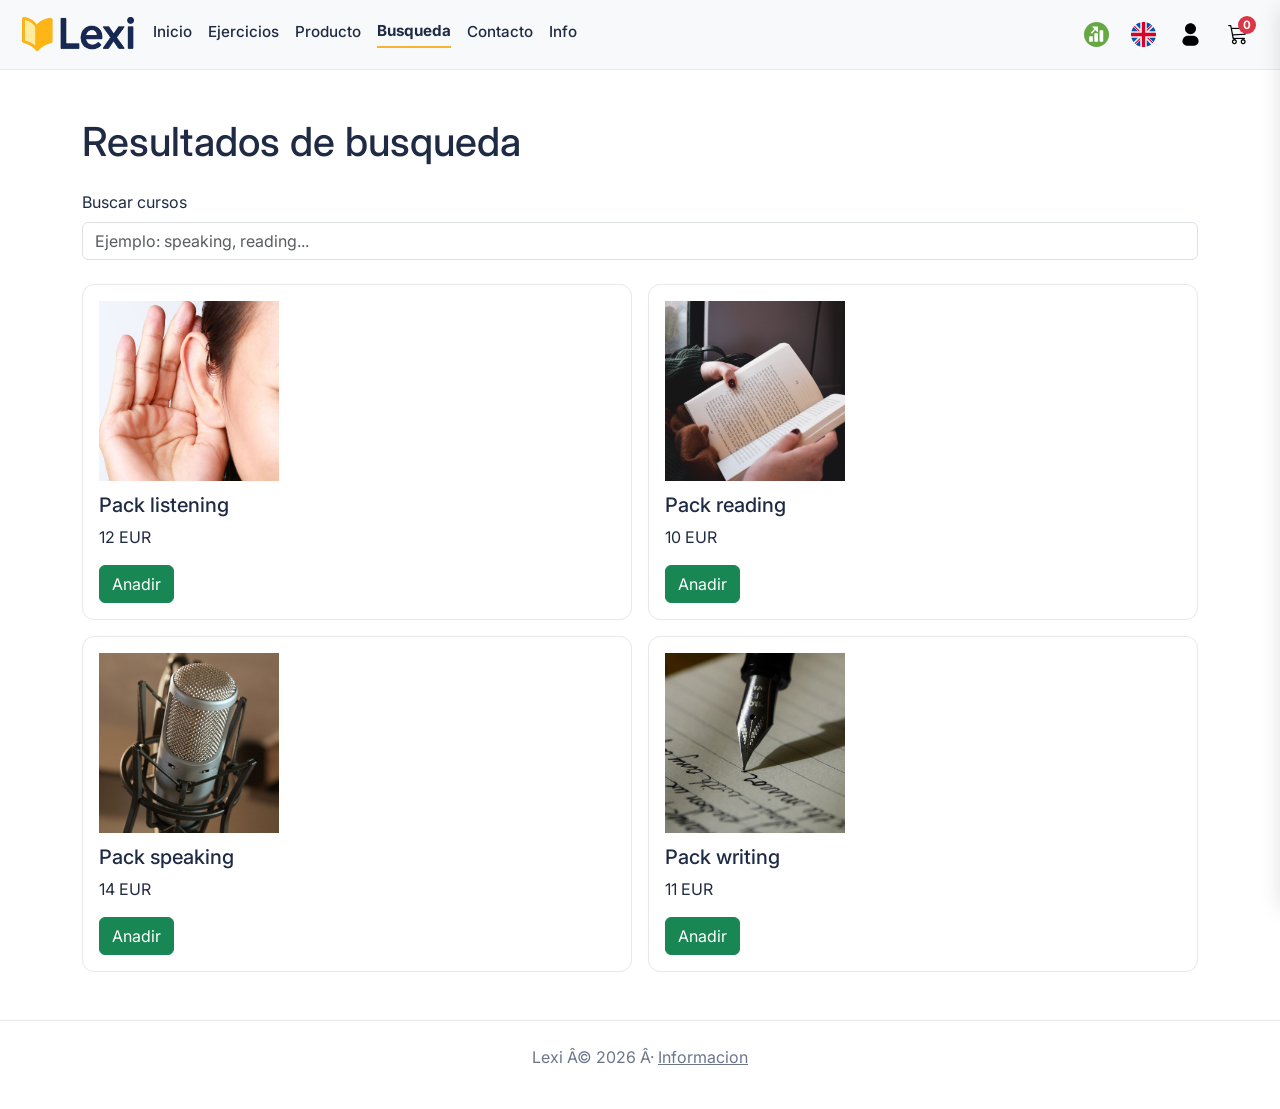
==== busqueda.html @ c78edccd "Entrega final DIW6" ====
﻿<!DOCTYPE html>
<html lang="es">
<head>
  <meta charset="UTF-8">
  <meta name="viewport" content="width=device-width, initial-scale=1.0">
  <meta name="description" content="Busqueda de cursos y ejercicios en Lexi.">
  <meta name="robots" content="index,follow">
  <title>Lexi | Busqueda</title>
  <link rel="preconnect" href="https://fonts.googleapis.com">
  <link rel="preconnect" href="https://fonts.gstatic.com" crossorigin>
  <link href="https://fonts.googleapis.com/css2?family=Inter:wght@400;500;600;700&display=swap" rel="stylesheet">
  <link rel="stylesheet" href="https://cdn.jsdelivr.net/npm/bootstrap-icons@1.11.3/font/bootstrap-icons.min.css">
  <link rel="stylesheet" href="https://cdn.jsdelivr.net/npm/bootstrap@5.3.3/dist/css/bootstrap.min.css">
  <link rel="stylesheet" href="style.css">
</head>
<body>
<a href="#mainContent" class="skip-link">Saltar al contenido</a>

<header class="header">
  <div class="header-left">
    <a class="logo" href="index.html" aria-label="Ir a inicio Lexi">
      <img src="icons/logo.svg" alt="Logo Lexi">
    </a>
    <button class="nav-toggle" type="button" aria-label="Abrir menu" aria-expanded="false" aria-controls="mainNav">
      <i class="bi bi-list"></i>
    </button>
    <nav class="nav-left" id="mainNav">
      <a href="index.html">Inicio</a>
      <a href="ejercicios.html">Ejercicios</a>
      <a href="producto.html">Producto</a>
      <a class="active" href="busqueda.html">Busqueda</a>
      <a href="contacto.html">Contacto</a>
      <a href="info.html">Info</a>
    </nav>
  </div>

  <div class="header-right">
    <button class="icon-btn" type="button" aria-label="Progreso">
      <img src="icons/progress.svg" alt="Progreso" class="icono-oscilante">
    </button>
    <button class="icon-btn" type="button" aria-label="Idioma ingles">
      <img src="icons/united_kingdom_flag.svg" alt="Bandera de idioma" class="icono-parpadeante">
    </button>
    <button class="icon-btn" type="button" aria-label="Perfil">
      <img src="icons/profile.svg" alt="Perfil">
    </button>
    <button class="icon-btn cart-trigger" type="button" data-cart-trigger aria-label="Abrir carrito">
      <i class="bi bi-cart3"></i>
      <span class="cart-count-badge" data-cart-count>0</span>
    </button>
  </div>
</header>

<main id="mainContent" class="page-main container section-space">
  <h1 class="mb-4">Resultados de busqueda</h1>

  <div class="mb-4">
    <label for="searchInput" class="form-label">Buscar cursos</label>
    <input id="searchInput" class="form-control" type="search" placeholder="Ejemplo: speaking, reading...">
  </div>

  <section class="result-grid">
    <article class="result-card">
      <img src="images/listening_small.webp" alt="Curso de listening" loading="lazy">
      <h2 class="h5">Pack listening</h2>
      <p>12 EUR</p>
      <button class="btn btn-success" type="button" data-add-cart data-id="pack-listening" data-name="Pack listening" data-price="12">Anadir</button>
    </article>

    <article class="result-card">
      <img src="images/reading_small.webp" alt="Curso de reading" loading="lazy">
      <h2 class="h5">Pack reading</h2>
      <p>10 EUR</p>
      <button class="btn btn-success" type="button" data-add-cart data-id="pack-reading" data-name="Pack reading" data-price="10">Anadir</button>
    </article>

    <article class="result-card">
      <img src="images/speaking_small.webp" alt="Curso de speaking" loading="lazy">
      <h2 class="h5">Pack speaking</h2>
      <p>14 EUR</p>
      <button class="btn btn-success" type="button" data-add-cart data-id="pack-speaking" data-name="Pack speaking" data-price="14">Anadir</button>
    </article>

    <article class="result-card">
      <img src="images/writing_small.webp" alt="Curso de writing" loading="lazy">
      <h2 class="h5">Pack writing</h2>
      <p>11 EUR</p>
      <button class="btn btn-success" type="button" data-add-cart data-id="pack-writing" data-name="Pack writing" data-price="11">Anadir</button>
    </article>
  </section>
</main>

<footer class="footer">
  <p>Lexi Â© 2026 Â· <a href="info.html">Informacion</a></p>
</footer>

<script src="https://cdn.jsdelivr.net/npm/bootstrap@5.3.3/dist/js/bootstrap.bundle.min.js"></script>
<script src="js/script.js"></script>
</body>
</html>
---- style.css ----
/* ===== BASE / VARIABLES ===== */
:root {
  --bg: #ffffff;
  --surface: #f8f9fb;
  --text: #1f2a44;
  --muted: #6c768b;
  --line: #e6e8ee;
  --brand: #f9b233;
  --brand-dark: #d8981f;
  --success: #198754;
  --shadow: 0 8px 20px rgba(0, 0, 0, 0.12);
  --radius: 12px;
}

/* ===== RESET GENERAL ===== */
* {
  box-sizing: border-box;
  margin: 0;
  padding: 0;
}

/* ===== ESTRUCTURA BASE ===== */
body {
  font-family: Inter, system-ui, sans-serif;
  color: var(--text);
  background: var(--bg);
}

a {
  color: inherit;
}

img {
  max-width: 100%;
  display: block;
}

.page-main {
  min-height: calc(100vh - 180px);
}

.section-space {
  margin-top: 3rem;
  margin-bottom: 3rem;
}

.skip-link {
  position: absolute;
  top: -40px;
  left: 0;
  padding: 0.5rem 0.75rem;
  color: #fff;
  background: #000;
  z-index: 2000;
}

.skip-link:focus {
  top: 0;
}

/* ===== HEADER / NAVEGACION ===== */
.header {
  width: 100%;
  position: sticky;
  top: 0;
  z-index: 1200;
  display: flex;
  justify-content: space-between;
  align-items: center;
  padding: 0.9rem 1.4rem;
  background: var(--surface);
  border-bottom: 1px solid var(--line);
}

.header-left {
  display: flex;
  align-items: center;
  gap: 1.2rem;
}

.logo img {
  height: 34px;
  width: auto;
}

.nav-left {
  display: flex;
  align-items: center;
  gap: 1rem;
}

.nav-left a {
  text-decoration: none;
  font-size: 0.95rem;
  font-weight: 500;
  color: var(--text);
  padding-bottom: 0.2rem;
  transition: opacity 0.2s ease, color 0.2s ease;
}

.nav-left a:hover,
.nav-left a:focus-visible {
  opacity: 0.75;
}

.nav-left a.active {
  border-bottom: 2px solid var(--brand);
  font-weight: 700;
}

.header-right {
  display: flex;
  align-items: center;
  gap: 0.45rem;
}

.icon-btn {
  border: 0;
  background: transparent;
  width: 40px;
  height: 40px;
  border-radius: 10px;
  cursor: pointer;
  display: grid;
  place-items: center;
  transition: background-color 0.2s ease;
  position: relative;
}

.icon-btn:hover,
.icon-btn:focus-visible {
  background: rgba(0, 0, 0, 0.06);
}

.icon-btn img {
  width: 25px;
  height: 25px;
}

.icon-btn i {
  font-size: 1.25rem;
}

.cart-count-badge {
  position: absolute;
  top: 2px;
  right: 2px;
  min-width: 18px;
  height: 18px;
  border-radius: 999px;
  background: #dc3545;
  color: #fff;
  font-size: 0.72rem;
  font-weight: 700;
  display: grid;
  place-items: center;
  padding: 0 4px;
}

.nav-toggle {
  display: none;
  border: 0;
  background: transparent;
  width: 40px;
  height: 40px;
  border-radius: 10px;
  cursor: pointer;
  font-size: 1.4rem;
}

.nav-toggle:hover,
.nav-toggle:focus-visible {
  background: rgba(0, 0, 0, 0.06);
}

/* ===== HOME / HERO ===== */
.hero {
  min-height: 70vh;
  position: relative;
  display: flex;
  flex-direction: column;
  justify-content: center;
  align-items: center;
  gap: 1rem;
  padding: 2rem;
  background-image: linear-gradient(to left, rgba(0, 0, 0, 0) 35%, rgba(0, 0, 0, 0.8)), url("images/hero.png");
  background-size: cover;
  background-position: center;
}

.hero-text {
  max-width: 590px;
  text-align: center;
}

.hero h1 {
  color: #fff;
  font-size: clamp(1.65rem, 3.45vw, 2.4rem);
  line-height: 1.2;
  text-shadow: 0 3px 10px rgba(0, 0, 0, 0.45);
}

.cta {
  margin-top: 0;
  animation: pulse 2.7s ease-in-out infinite;
}

#carouselLexi {
  max-width: 760px;
  margin: 0 auto;
}

#carouselLexi img {
  height: 360px;
  object-fit: cover;
  border-radius: var(--radius);
}

.carousel-control-prev-icon,
.carousel-control-next-icon {
  filter: invert(1);
}

/* ===== HOME / DESTACADOS ===== */
.destacados {
  display: flex;
  flex-wrap: wrap;
  gap: 2rem;
  justify-content: center;
  align-items: stretch;
  padding: 0 1rem;
}

.libro {
  width: min(320px, 95%);
  background: #fff;
  border-radius: var(--radius);
  padding: 1rem;
  text-align: center;
  transition: transform 0.35s ease, background-color 0.35s ease, box-shadow 0.35s ease;
  outline: none;
}

.libro img {
  border-radius: 10px;
}

.libro:hover,
.libro:focus {
  transform: translateY(-4px) scale(1.02);
  background: #fff8e1;
  box-shadow: var(--shadow);
}

.imagen-principal {
  border-radius: 12px;
  padding: 6px;
  background: linear-gradient(90deg, #f0c040, #f05a40, #40f0c0, #f0c040);
  background-size: 300% 100%;
  animation: bordeAnimado 4s linear infinite;
  margin-bottom: 0.6rem;
}

.imagen-principal img {
  border-radius: 8px;
}

.separador {
  width: 100%;
  height: 4px;
  margin: 2.5rem 0;
  background: linear-gradient(90deg, #f0c040, #f05a40, #40f0c0, #f0c040);
  background-size: 300% 100%;
  animation: moverSeparador 5s linear infinite;
}

.nav-tabs .nav-link {
  color: var(--text);
}

.nav-tabs .nav-link.active {
  background-color: var(--brand);
  border-color: var(--brand) var(--brand) #fff;
  color: #fff;
}

/* ===== BUSQUEDA ===== */
.result-grid {
  display: grid;
  grid-template-columns: repeat(2, minmax(0, 1fr));
  gap: 1rem;
}

.result-card {
  border: 1px solid var(--line);
  border-radius: var(--radius);
  padding: 1rem;
  background: #fff;
}

.result-card img {
  width: 100%;
  max-width: 180px;
  margin-bottom: 0.75rem;
}

/* ===== PRODUCTO ===== */
.product-grid {
  display: grid;
  grid-template-columns: 1fr 1fr;
  gap: 1.5rem;
  align-items: start;
}

.product-info {
  border: 1px solid var(--line);
  border-radius: var(--radius);
  padding: 1rem;
  background: #fff;
}

.product-price {
  font-size: 1.3rem;
  font-weight: 700;
  color: var(--brand-dark);
}

/* ===== CONTACTO ===== */
.contact-grid {
  display: grid;
  grid-template-columns: 1fr 1fr;
  gap: 1.5rem;
}

.contact-form {
  background: #fff;
  border: 1px solid var(--line);
  border-radius: var(--radius);
  padding: 1rem;
}

/* ===== EJERCICIOS ===== */
.exercises {
  padding: 2rem 1rem;
}

.exercises-title {
  text-align: center;
  font-size: clamp(1.7rem, 3.8vw, 2.5rem);
  margin-bottom: 2rem;
}

.exercise-grid {
  display: grid;
  grid-template-columns: repeat(5, 1fr);
  gap: 1rem;
  max-width: 1200px;
  margin: 0 auto;
}

.exercise-card {
  background: var(--surface);
  border-radius: 16px;
  padding: 1.1rem;
  text-align: center;
  transition: transform 0.25s ease;
}

.exercise-card:hover {
  transform: translateY(-4px);
}

.exercise-card img {
  width: 100%;
  max-width: 160px;
  margin: 0 auto 0.75rem;
}

/* ===== INFO ===== */
main.info {
  max-width: 1000px;
  margin: 0 auto;
  padding: 2.5rem 1.1rem;
  text-align: center;
}

main.info h1 {
  margin-bottom: 1rem;
  font-size: clamp(1.8rem, 3.5vw, 2.5rem);
}

main.info p {
  font-size: 1.05rem;
  line-height: 1.65;
  margin-bottom: 2rem;
}

.team-photo {
  position: relative;
  margin-bottom: 2rem;
}

.team-photo::after {
  content: "";
  position: absolute;
  top: 0;
  left: 50%;
  width: 50%;
  height: 100%;
  backdrop-filter: grayscale(100%);
  background: rgba(255, 255, 255, 0.01);
}

.map,
.video {
  margin-bottom: 2rem;
}

iframe {
  width: 100%;
  height: 420px;
  border: 0;
  border-radius: var(--radius);
}

/* ===== CARRITO LATERAL ===== */
.cart-drawer-backdrop {
  display: none;
  position: fixed;
  inset: 0;
  background: rgba(0, 0, 0, 0.4);
  z-index: 1400;
}

.cart-drawer-backdrop.open {
  display: block;
}

.cart-drawer {
  position: fixed;
  top: 0;
  right: -360px;
  width: min(360px, 100%);
  height: 100vh;
  background: #fff;
  border-left: 1px solid var(--line);
  box-shadow: var(--shadow);
  z-index: 1500;
  transition: right 0.25s ease;
  display: flex;
  flex-direction: column;
}

.cart-drawer.open {
  right: 0;
}

.cart-drawer-header {
  display: flex;
  justify-content: space-between;
  align-items: center;
  padding: 0.9rem 1rem;
  border-bottom: 1px solid var(--line);
}

.cart-drawer-body {
  padding: 0.9rem 1rem;
  overflow: auto;
  flex: 1;
}

.cart-drawer-item {
  display: grid;
  grid-template-columns: 1fr auto;
  gap: 0.75rem;
  padding: 0.6rem 0;
  border-bottom: 1px solid var(--line);
}

.cart-drawer-footer {
  border-top: 1px solid var(--line);
  padding: 1rem;
}

.cart-total-line {
  display: flex;
  justify-content: space-between;
  font-weight: 700;
  margin-bottom: 0.75rem;
}

.cart-empty {
  color: var(--muted);
}

.cart-qty-controls {
  display: inline-flex;
  align-items: center;
  gap: 0.45rem;
}

.qty-btn {
  border: 1px solid var(--line);
  background: #fff;
  width: 28px;
  height: 28px;
  border-radius: 6px;
  cursor: pointer;
}

/* ===== FOOTER + UI GLOBAL ===== */
.footer {
  text-align: center;
  padding: 1.5rem;
  color: var(--muted);
  border-top: 1px solid var(--line);
  margin-top: 2rem;
}

#btnSubir {
  position: fixed;
  right: 20px;
  bottom: 20px;
  width: 48px;
  height: 48px;
  border: 0;
  border-radius: 999px;
  display: none;
  cursor: pointer;
  background: var(--brand);
  color: #fff;
  font-size: 1.3rem;
  z-index: 1300;
  box-shadow: var(--shadow);
  transition: opacity 0.2s ease, transform 0.2s ease;
}

#btnSubir:hover,
#btnSubir:focus-visible {
  opacity: 0.88;
  transform: translateY(-2px);
}

.global-alert {
  position: fixed;
  right: 16px;
  bottom: 16px;
  z-index: 1700;
  min-width: 240px;
}

.scroll-animado {
  opacity: 0;
  transform: translateY(20px);
  transition: opacity 0.6s ease, transform 0.6s ease;
}

.scroll-animado.visible {
  opacity: 1;
  transform: translateY(0);
}

.icono-oscilante {
  animation: oscilar 3s ease-in-out infinite;
}

.icono-parpadeante {
  animation: parpadear 2s linear infinite;
}

/* ===== KEYFRAMES ===== */
@keyframes moverSeparador {
  0% { background-position: 0% 0%; }
  100% { background-position: 100% 0%; }
}

@keyframes bordeAnimado {
  0% { background-position: 0% 0%; }
  100% { background-position: 100% 0%; }
}

@keyframes pulse {
  0%, 100% { transform: scale(1); }
  50% { transform: scale(1.04); }
}

@keyframes oscilar {
  0%, 100% { transform: rotate(-10deg); }
  50% { transform: rotate(10deg); }
}

@keyframes parpadear {
  0%, 50%, 100% { opacity: 1; }
  25%, 75% { opacity: 0.3; }
}

/* ===== RESPONSIVE ===== */
@media (max-width: 980px) {
  .nav-toggle {
    display: inline-grid;
    place-items: center;
  }

  .nav-left {
    display: none;
    position: absolute;
    top: 66px;
    left: 0;
    right: 0;
    flex-direction: column;
    align-items: flex-start;
    gap: 0.8rem;
    background: #fff;
    border-bottom: 1px solid var(--line);
    padding: 1rem 1.4rem;
  }

  .nav-left.open {
    display: flex;
  }

  .header {
    padding: 0.8rem 1rem;
  }

  .header-right {
    gap: 0.2rem;
  }

  .product-grid,
  .contact-grid,
  .result-grid {
    grid-template-columns: 1fr;
  }

  .exercise-grid {
    grid-template-columns: repeat(2, 1fr);
  }

  iframe {
    height: 300px;
   }
 }
 
 @media (max-width: 580px) {
   .exercise-grid {
    grid-template-columns: 1fr;
  }

  .hero {
    min-height: 60vh;
    padding: 1.2rem;
  }
 
   #carouselLexi img {
     height: 240px;
   }
 }
 
  /* ===== REDUCIR MOVIMIENTO ===== */
 @media (prefers-reduced-motion: reduce) {
   *,
   *::before,
   *::after {
     animation: none !important;
     transition: none !important;
     scroll-behavior: auto !important;
   }
 }
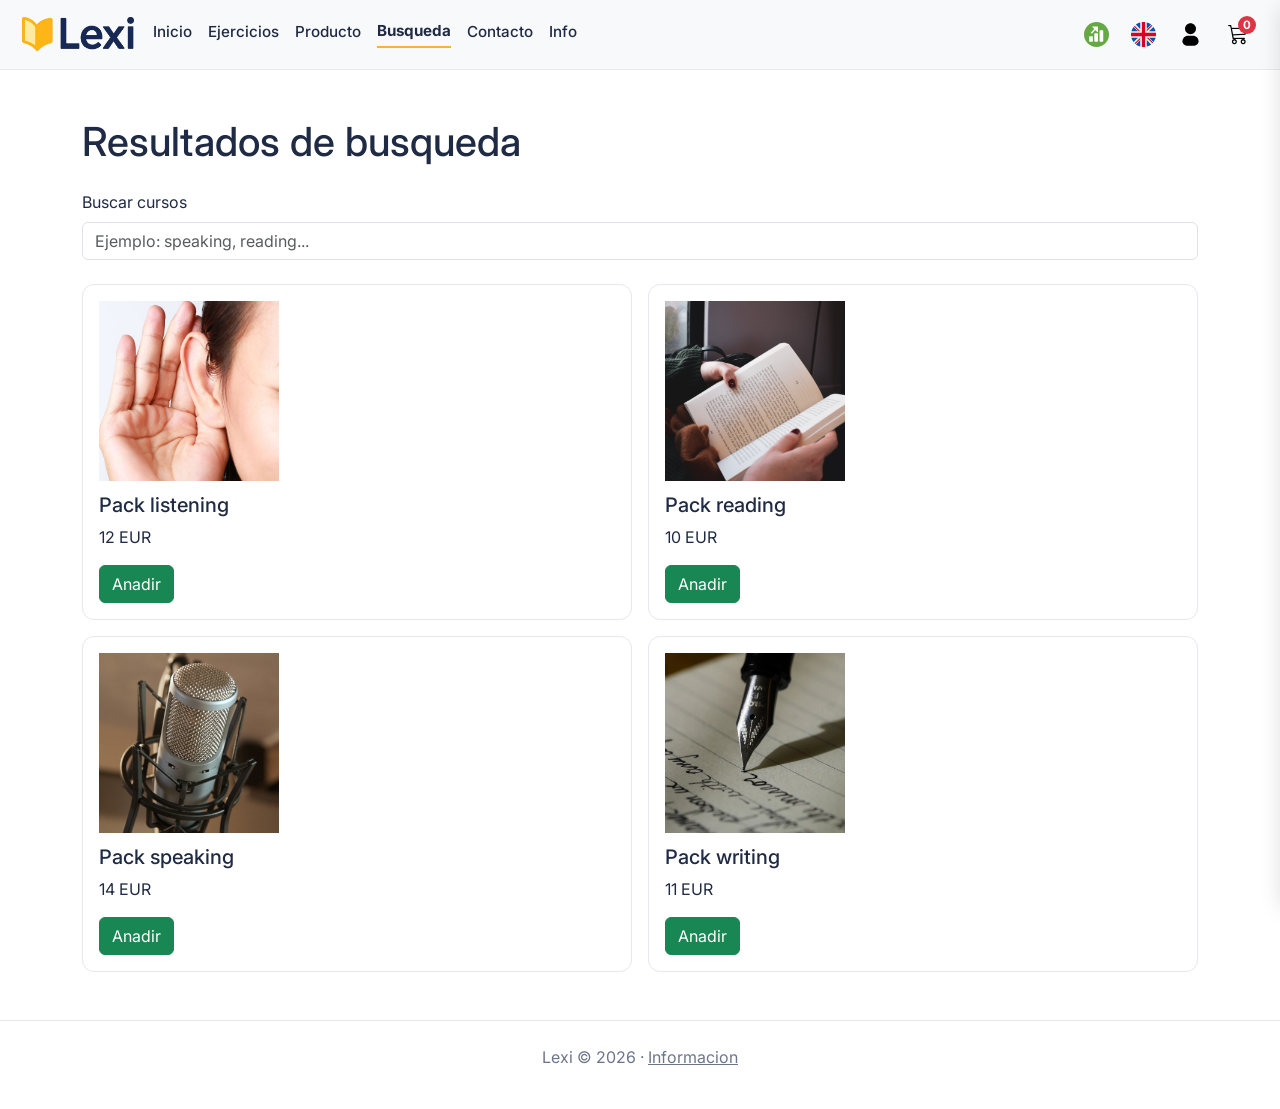
==== commit 48163d4b: "Arreglos README" ====
--- a/busqueda.html
+++ b/busqueda.html
@@ -91,7 +91,7 @@
 </main>
 
 <footer class="footer">
-  <p>Lexi Â© 2026 Â· <a href="info.html">Informacion</a></p>
+  <p>Lexi &copy; 2026 &middot; <a href="info.html">Informacion</a></p>
 </footer>
 
 <script src="https://cdn.jsdelivr.net/npm/bootstrap@5.3.3/dist/js/bootstrap.bundle.min.js"></script>
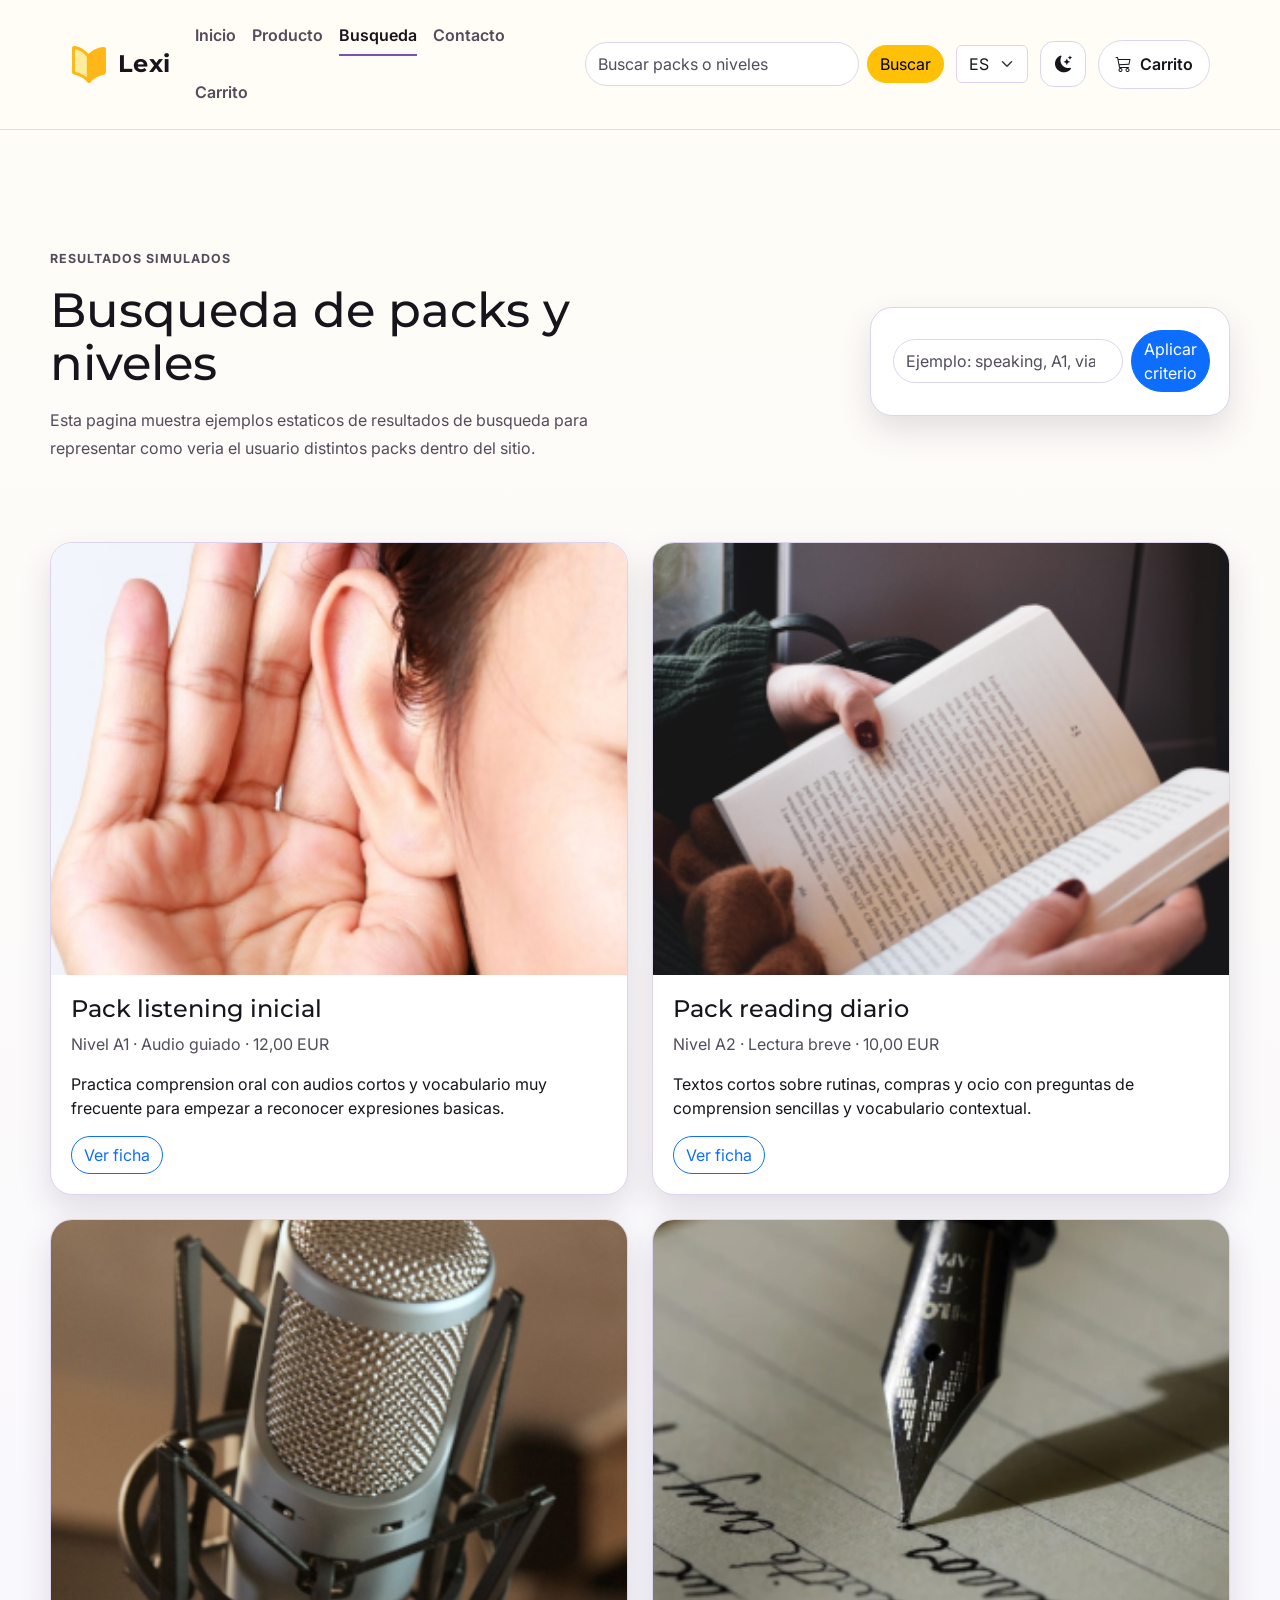
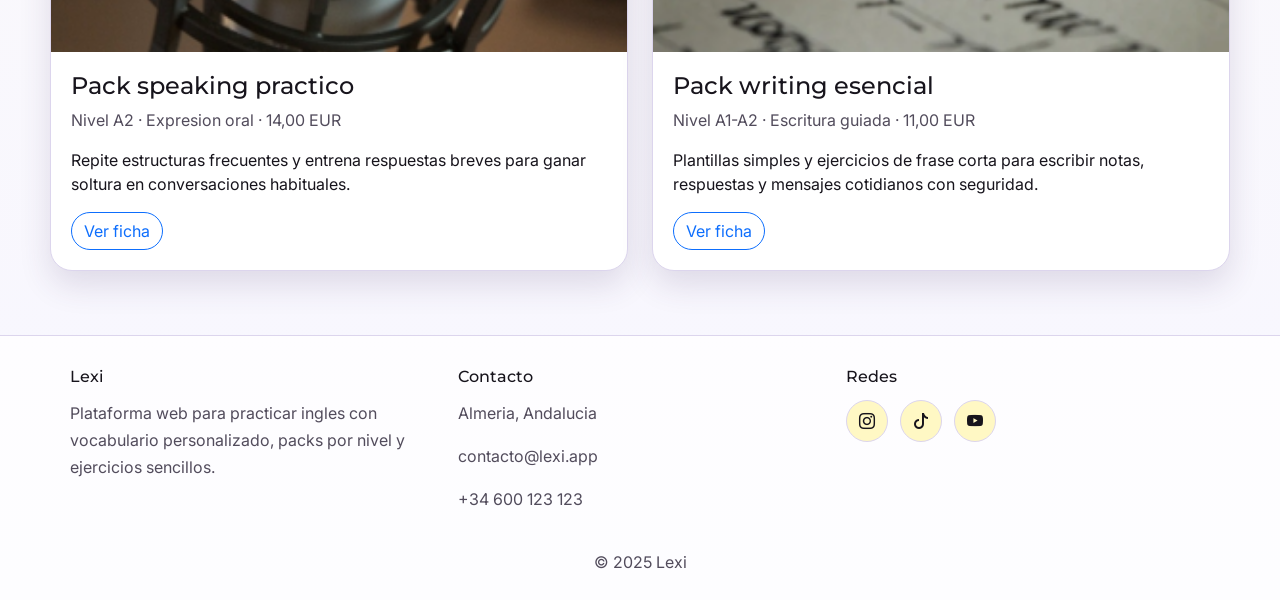
==== commit bad9e8bf: "Mejora contraste, modo oscuro y logos por tema" ====
--- a/busqueda.html
+++ b/busqueda.html
@@ -1,100 +1,148 @@
-﻿<!DOCTYPE html>
+<!DOCTYPE html>
 <html lang="es">
 <head>
   <meta charset="UTF-8">
   <meta name="viewport" content="width=device-width, initial-scale=1.0">
-  <meta name="description" content="Busqueda de cursos y ejercicios en Lexi.">
+  <meta name="description" content="Resultados de busqueda simulados de packs de ingles en Lexi.">
   <meta name="robots" content="index,follow">
   <title>Lexi | Busqueda</title>
   <link rel="preconnect" href="https://fonts.googleapis.com">
   <link rel="preconnect" href="https://fonts.gstatic.com" crossorigin>
-  <link href="https://fonts.googleapis.com/css2?family=Inter:wght@400;500;600;700&display=swap" rel="stylesheet">
+  <link href="https://fonts.googleapis.com/css2?family=Inter:wght@400;500;600;700&family=Montserrat:wght@600;700;800&display=swap" rel="stylesheet">
   <link rel="stylesheet" href="https://cdn.jsdelivr.net/npm/bootstrap-icons@1.11.3/font/bootstrap-icons.min.css">
   <link rel="stylesheet" href="https://cdn.jsdelivr.net/npm/bootstrap@5.3.3/dist/css/bootstrap.min.css">
   <link rel="stylesheet" href="style.css">
 </head>
 <body>
-<a href="#mainContent" class="skip-link">Saltar al contenido</a>
+<header class="site-header">
+  <div class="header-bar container-xl">
+    <div class="brand-row">
+      <div class="logo" aria-label="Logotipo de Lexi">
+        <img class="logo-light" src="icons/logo_fondo_claro.svg" alt="">
+        <img class="logo-dark" src="icons/logo_fondo_oscuro.svg" alt="">
+        <span>Lexi</span>
+      </div>
+      <button class="nav-toggle" type="button" aria-label="Abrir menu principal" aria-expanded="false" aria-controls="mainNav">
+        <i class="bi bi-list"></i>
+      </button>
+    </div>
 
-<header class="header">
-  <div class="header-left">
-    <a class="logo" href="index.html" aria-label="Ir a inicio Lexi">
-      <img src="icons/logo.svg" alt="Logo Lexi">
-    </a>
-    <button class="nav-toggle" type="button" aria-label="Abrir menu" aria-expanded="false" aria-controls="mainNav">
-      <i class="bi bi-list"></i>
-    </button>
-    <nav class="nav-left" id="mainNav">
+    <nav class="main-nav" id="mainNav" aria-label="Principal">
       <a href="index.html">Inicio</a>
-      <a href="ejercicios.html">Ejercicios</a>
       <a href="producto.html">Producto</a>
       <a class="active" href="busqueda.html">Busqueda</a>
       <a href="contacto.html">Contacto</a>
-      <a href="info.html">Info</a>
+      <a href="carrito.html">Carrito</a>
     </nav>
-  </div>
 
-  <div class="header-right">
-    <button class="icon-btn" type="button" aria-label="Progreso">
-      <img src="icons/progress.svg" alt="Progreso" class="icono-oscilante">
-    </button>
-    <button class="icon-btn" type="button" aria-label="Idioma ingles">
-      <img src="icons/united_kingdom_flag.svg" alt="Bandera de idioma" class="icono-parpadeante">
-    </button>
-    <button class="icon-btn" type="button" aria-label="Perfil">
-      <img src="icons/profile.svg" alt="Perfil">
-    </button>
-    <button class="icon-btn cart-trigger" type="button" data-cart-trigger aria-label="Abrir carrito">
-      <i class="bi bi-cart3"></i>
-      <span class="cart-count-badge" data-cart-count>0</span>
-    </button>
+    <div class="header-tools">
+      <form class="search-bar" action="busqueda.html" method="get" role="search">
+        <label class="visually-hidden" for="globalSearch">Buscar productos o packs</label>
+        <input id="globalSearch" class="form-control" type="search" name="q" placeholder="Buscar packs o niveles">
+        <button class="btn btn-warning" type="submit">Buscar</button>
+      </form>
+      <label class="lang-select" for="langSelect">
+        <span class="visually-hidden">Seleccionar idioma de la interfaz</span>
+        <select id="langSelect" class="form-select" aria-label="Selector de idioma">
+          <option selected>ES</option>
+          <option>EN</option>
+        </select>
+      </label>
+      <button class="theme-toggle" type="button" data-theme-toggle aria-label="Cambiar a modo oscuro" aria-pressed="false" title="Cambiar tema">
+        <i class="bi bi-moon-stars-fill" aria-hidden="true"></i>
+        <span class="visually-hidden">Cambiar entre modo claro y oscuro</span>
+      </button>
+      <a class="cart-button" href="carrito.html" aria-label="Ir al carrito de compra">
+        <i class="bi bi-cart3" aria-hidden="true"></i>
+        <span>Carrito</span>
+      </a>
+    </div>
   </div>
 </header>
 
-<main id="mainContent" class="page-main container section-space">
-  <h1 class="mb-4">Resultados de busqueda</h1>
+<main id="mainContent" class="page-main">
+  <section class="page-intro section-space">
+    <div class="page-copy">
+      <p class="section-kicker">Resultados simulados</p>
+      <h1>Busqueda de packs y niveles</h1>
+      <p>Esta pagina muestra ejemplos estaticos de resultados de busqueda para representar como veria el usuario distintos packs dentro del sitio.</p>
+    </div>
+    <aside class="page-intro-card">
+      <form class="search-bar" action="busqueda.html" method="get" role="search">
+        <label class="visually-hidden" for="searchInput">Buscar cursos</label>
+        <input id="searchInput" data-search-input class="form-control" type="search" name="q" placeholder="Ejemplo: speaking, A1, viajes">
+        <button class="btn btn-primary" type="submit">Aplicar criterio</button>
+      </form>
+    </aside>
+  </section>
 
-  <div class="mb-4">
-    <label for="searchInput" class="form-label">Buscar cursos</label>
-    <input id="searchInput" class="form-control" type="search" placeholder="Ejemplo: speaking, reading...">
-  </div>
-
-  <section class="result-grid">
+  <section class="result-list section-space" aria-label="Resultados de busqueda">
     <article class="result-card">
-      <img src="images/listening_small.webp" alt="Curso de listening" loading="lazy">
-      <h2 class="h5">Pack listening</h2>
-      <p>12 EUR</p>
-      <button class="btn btn-success" type="button" data-add-cart data-id="pack-listening" data-name="Pack listening" data-price="12">Anadir</button>
+      <img src="images/listening_small.webp" alt="Pack de listening para principiantes">
+      <div class="result-card-body">
+        <h2 class="h4">Pack listening inicial</h2>
+        <p class="result-meta">Nivel A1 · Audio guiado · 12,00 EUR</p>
+        <p>Practica comprension oral con audios cortos y vocabulario muy frecuente para empezar a reconocer expresiones basicas.</p>
+        <a class="btn btn-outline-primary" href="producto.html">Ver ficha</a>
+      </div>
     </article>
 
     <article class="result-card">
-      <img src="images/reading_small.webp" alt="Curso de reading" loading="lazy">
-      <h2 class="h5">Pack reading</h2>
-      <p>10 EUR</p>
-      <button class="btn btn-success" type="button" data-add-cart data-id="pack-reading" data-name="Pack reading" data-price="10">Anadir</button>
+      <img src="images/reading_small.webp" alt="Pack de reading para situaciones cotidianas">
+      <div class="result-card-body">
+        <h2 class="h4">Pack reading diario</h2>
+        <p class="result-meta">Nivel A2 · Lectura breve · 10,00 EUR</p>
+        <p>Textos cortos sobre rutinas, compras y ocio con preguntas de comprension sencillas y vocabulario contextual.</p>
+        <a class="btn btn-outline-primary" href="producto.html">Ver ficha</a>
+      </div>
     </article>
 
     <article class="result-card">
-      <img src="images/speaking_small.webp" alt="Curso de speaking" loading="lazy">
-      <h2 class="h5">Pack speaking</h2>
-      <p>14 EUR</p>
-      <button class="btn btn-success" type="button" data-add-cart data-id="pack-speaking" data-name="Pack speaking" data-price="14">Anadir</button>
+      <img src="images/speaking_small.webp" alt="Pack de speaking para conversaciones utiles">
+      <div class="result-card-body">
+        <h2 class="h4">Pack speaking practico</h2>
+        <p class="result-meta">Nivel A2 · Expresion oral · 14,00 EUR</p>
+        <p>Repite estructuras frecuentes y entrena respuestas breves para ganar soltura en conversaciones habituales.</p>
+        <a class="btn btn-outline-primary" href="producto.html">Ver ficha</a>
+      </div>
     </article>
 
     <article class="result-card">
-      <img src="images/writing_small.webp" alt="Curso de writing" loading="lazy">
-      <h2 class="h5">Pack writing</h2>
-      <p>11 EUR</p>
-      <button class="btn btn-success" type="button" data-add-cart data-id="pack-writing" data-name="Pack writing" data-price="11">Anadir</button>
+      <img src="images/writing_small.webp" alt="Pack de writing para escribir mensajes breves">
+      <div class="result-card-body">
+        <h2 class="h4">Pack writing esencial</h2>
+        <p class="result-meta">Nivel A1-A2 · Escritura guiada · 11,00 EUR</p>
+        <p>Plantillas simples y ejercicios de frase corta para escribir notas, respuestas y mensajes cotidianos con seguridad.</p>
+        <a class="btn btn-outline-primary" href="producto.html">Ver ficha</a>
+      </div>
     </article>
   </section>
 </main>
 
-<footer class="footer">
-  <p>Lexi &copy; 2026 &middot; <a href="info.html">Informacion</a></p>
+<footer class="site-footer">
+  <div class="container-xl footer-layout">
+    <div>
+      <h2 class="footer-title">Lexi</h2>
+      <p>Plataforma web para practicar ingles con vocabulario personalizado, packs por nivel y ejercicios sencillos.</p>
+    </div>
+    <div>
+      <h2 class="footer-title">Contacto</h2>
+      <p>Almeria, Andalucia</p>
+      <p>contacto@lexi.app</p>
+      <p>+34 600 123 123</p>
+    </div>
+    <div>
+      <h2 class="footer-title">Redes</h2>
+      <div class="social-links" aria-label="Redes sociales de Lexi">
+        <a href="#" aria-label="Instagram"><i class="bi bi-instagram"></i></a>
+        <a href="#" aria-label="TikTok"><i class="bi bi-tiktok"></i></a>
+        <a href="#" aria-label="YouTube"><i class="bi bi-youtube"></i></a>
+      </div>
+    </div>
+  </div>
+  <p class="footer-copy">&copy; 2025 Lexi</p>
 </footer>
 
-<script src="https://cdn.jsdelivr.net/npm/bootstrap@5.3.3/dist/js/bootstrap.bundle.min.js"></script>
 <script src="js/script.js"></script>
 </body>
 </html>
--- a/style.css
+++ b/style.css
@@ -1,669 +1,873 @@
-/* ===== BASE / VARIABLES ===== */
 :root {
-  --bg: #ffffff;
-  --surface: #f8f9fb;
-  --text: #1f2a44;
-  --muted: #6c768b;
-  --line: #e6e8ee;
-  --brand: #f9b233;
-  --brand-dark: #d8981f;
-  --success: #198754;
-  --shadow: 0 8px 20px rgba(0, 0, 0, 0.12);
-  --radius: 12px;
-}
-
-/* ===== RESET GENERAL ===== */
+  --bg: #fffdf6;
+  --bg-alt: #f7f6ff;
+  --surface: #ffffff;
+  --surface-soft: #fff8c4;
+  --text: #17141c;
+  --muted: #524c5c;
+  --line: #dcd5ed;
+  --brand: #fff58a;
+  --brand-strong: #7a52ab;
+  --accent: #dd7bdf;
+  --accent-soft: #ffbbe1;
+  --header-bg: rgba(255, 253, 246, 0.94);
+  --header-border: rgba(220, 213, 237, 0.9);
+  --hero-panel-start: rgba(122, 82, 171, 0.94);
+  --hero-panel-end: rgba(221, 123, 223, 0.88);
+  --hero-text: #ffffff;
+  --hero-muted: rgba(255, 255, 255, 0.86);
+  --band-text: #221926;
+  --band-secondary-text: #3d2339;
+  --footer-bg: rgba(255, 255, 255, 0.82);
+  --link-visited: #7a52ab;
+  --focus-ring: rgba(122, 82, 171, 0.24);
+  --shadow: 0 14px 32px rgba(63, 41, 90, 0.14);
+  --radius: 22px;
+  --max-width: 1180px;
+  --font-body: "Inter", system-ui, sans-serif;
+  --font-heading: "Montserrat", "Arial", sans-serif;
+}
+
+html {
+  color-scheme: light;
+}
+
+html.theme-dark {
+  color-scheme: dark;
+  --bg: #16111d;
+  --bg-alt: #0f0c15;
+  --surface: #241b2d;
+  --surface-soft: #30243a;
+  --text: #f9f3ff;
+  --muted: #d6cce2;
+  --line: #4b3f57;
+  --brand: #fff58a;
+  --brand-strong: #d9c8ff;
+  --accent: #ffbbe1;
+  --accent-soft: #3d2744;
+  --header-bg: rgba(22, 17, 29, 0.94);
+  --header-border: rgba(75, 63, 87, 0.88);
+  --hero-panel-start: rgba(94, 57, 133, 0.96);
+  --hero-panel-end: rgba(58, 33, 70, 0.96);
+  --hero-text: #fff9ff;
+  --hero-muted: rgba(255, 249, 255, 0.86);
+  --band-text: #201608;
+  --band-secondary-text: #fff0f8;
+  --footer-bg: rgba(36, 27, 45, 0.94);
+  --link-visited: #f2b8ff;
+  --focus-ring: rgba(217, 200, 255, 0.28);
+  --shadow: 0 14px 32px rgba(0, 0, 0, 0.32);
+}
+
 * {
   box-sizing: border-box;
+}
+
+html {
+  scroll-behavior: smooth;
+}
+
+body {
   margin: 0;
-  padding: 0;
-}
-
-/* ===== ESTRUCTURA BASE ===== */
-body {
-  font-family: Inter, system-ui, sans-serif;
+  font-family: var(--font-body);
   color: var(--text);
-  background: var(--bg);
+  background: linear-gradient(180deg, var(--bg) 0%, var(--bg-alt) 100%);
+}
+
+img {
+  display: block;
+  max-width: 100%;
 }
 
 a {
   color: inherit;
 }
 
-img {
-  max-width: 100%;
+a:visited {
+  color: inherit;
+}
+
+a:hover,
+ a:focus-visible {
+  text-decoration: none;
+}
+
+h1,
+ h2,
+ h3 {
+  margin-top: 0;
+  font-family: var(--font-heading);
+  line-height: 1.1;
+}
+
+p,
+ ul {
+  margin-top: 0;
+}
+
+main {
   display: block;
 }
 
-.page-main {
-  min-height: calc(100vh - 180px);
-}
-
 .section-space {
-  margin-top: 3rem;
-  margin-bottom: 3rem;
-}
-
-.skip-link {
+  margin-block: clamp(3rem, 5vw, 5rem);
+}
+
+.visually-hidden {
   position: absolute;
-  top: -40px;
-  left: 0;
-  padding: 0.5rem 0.75rem;
-  color: #fff;
-  background: #000;
-  z-index: 2000;
-}
-
-.skip-link:focus {
-  top: 0;
-}
-
-/* ===== HEADER / NAVEGACION ===== */
-.header {
-  width: 100%;
+  width: 1px;
+  height: 1px;
+  padding: 0;
+  margin: -1px;
+  overflow: hidden;
+  clip: rect(0, 0, 0, 0);
+  white-space: nowrap;
+  border: 0;
+}
+
+.site-header {
   position: sticky;
   top: 0;
-  z-index: 1200;
+  z-index: 1000;
+  background: var(--header-bg);
+  backdrop-filter: blur(12px);
+  border-bottom: 1px solid var(--header-border);
+}
+
+.header-bar {
+  width: min(100% - 2rem, var(--max-width));
+  margin: 0 auto;
+  display: grid;
+  grid-template-columns: auto 1fr auto;
+  align-items: center;
+  gap: 1rem 1.5rem;
+  padding: 1rem 0;
+}
+
+.brand-row {
   display: flex;
-  justify-content: space-between;
-  align-items: center;
-  padding: 0.9rem 1.4rem;
-  background: var(--surface);
-  border-bottom: 1px solid var(--line);
-}
-
-.header-left {
+  align-items: center;
+  gap: 0.75rem;
+}
+
+.logo {
+  display: inline-flex;
+  align-items: center;
+  justify-content: flex-start;
+  gap: 0.65rem;
+  font-family: var(--font-heading);
+  font-weight: 700;
+  font-size: 1.5rem;
+  line-height: 1;
+  letter-spacing: 0.02em;
+  color: var(--text);
+}
+
+.logo img {
+  width: 2.35rem;
+  height: 2.35rem;
+  flex: 0 0 auto;
+}
+
+.logo-dark {
+  display: none;
+}
+
+html.theme-dark .logo-light {
+  display: none;
+}
+
+html.theme-dark .logo-dark {
+  display: block;
+}
+
+.main-nav {
   display: flex;
-  align-items: center;
-  gap: 1.2rem;
-}
-
-.logo img {
-  height: 34px;
-  width: auto;
-}
-
-.nav-left {
+  flex-wrap: wrap;
+  gap: 1rem;
+  align-items: center;
+}
+
+.main-nav a {
+  text-decoration: none;
+  color: var(--muted);
+  font-weight: 600;
+  padding: 0.45rem 0;
+  border-bottom: 2px solid transparent;
+  transition: color 0.2s ease, border-color 0.2s ease;
+}
+
+.main-nav a:hover,
+.main-nav a:focus,
+.main-nav a:focus-visible,
+.main-nav a.active {
+  color: var(--text);
+  border-color: var(--brand-strong);
+}
+
+.product-media-links a:visited,
+.site-footer a:visited,
+.result-card-body a:visited,
+.section-copy a:visited,
+.hero-actions a:visited {
+  color: var(--link-visited);
+}
+
+.header-tools {
   display: flex;
   align-items: center;
-  gap: 1rem;
-}
-
-.nav-left a {
+  gap: 0.75rem;
+}
+
+.search-bar {
+  display: flex;
+  align-items: center;
+  gap: 0.5rem;
+}
+
+.search-bar .form-control,
+.language-select {
+  border-radius: 999px;
+  border-color: var(--line);
+  min-height: 44px;
+}
+
+.search-bar .form-control {
+  min-width: 230px;
+  background: var(--surface);
+}
+
+.form-control,
+.form-select {
+  background-color: var(--surface);
+  color: var(--text);
+  border-color: var(--line);
+}
+
+.form-control::placeholder {
+  color: var(--muted);
+  opacity: 1;
+}
+
+.search-bar .btn,
+.cart-button,
+.btn {
+  border-radius: 999px;
+}
+
+.lang-select {
+  display: inline-block;
+}
+
+.language-select {
+  width: 82px;
+}
+
+.cart-button {
+  display: inline-flex;
+  align-items: center;
+  gap: 0.55rem;
+  padding: 0.72rem 1rem;
   text-decoration: none;
-  font-size: 0.95rem;
-  font-weight: 500;
+  background: var(--surface);
+  border: 1px solid var(--line);
+  font-weight: 600;
+  transition: transform 0.2s ease, background-color 0.2s ease, border-color 0.2s ease;
+}
+
+.cart-button:hover,
+.cart-button:focus,
+.cart-button:focus-visible {
+  background: var(--surface-soft);
+  border-color: var(--brand);
+  transform: translateY(-1px);
+}
+
+.theme-toggle {
+  display: inline-grid;
+  place-items: center;
+  width: 46px;
+  height: 46px;
+  border: 1px solid var(--line);
+  border-radius: 14px;
+  background: var(--surface);
   color: var(--text);
-  padding-bottom: 0.2rem;
-  transition: opacity 0.2s ease, color 0.2s ease;
-}
-
-.nav-left a:hover,
-.nav-left a:focus-visible {
-  opacity: 0.75;
-}
-
-.nav-left a.active {
-  border-bottom: 2px solid var(--brand);
-  font-weight: 700;
-}
-
-.header-right {
-  display: flex;
-  align-items: center;
-  gap: 0.45rem;
-}
-
-.icon-btn {
-  border: 0;
-  background: transparent;
-  width: 40px;
-  height: 40px;
-  border-radius: 10px;
   cursor: pointer;
-  display: grid;
-  place-items: center;
-  transition: background-color 0.2s ease;
-  position: relative;
-}
-
-.icon-btn:hover,
-.icon-btn:focus-visible {
-  background: rgba(0, 0, 0, 0.06);
-}
-
-.icon-btn img {
-  width: 25px;
-  height: 25px;
-}
-
-.icon-btn i {
-  font-size: 1.25rem;
-}
-
-.cart-count-badge {
-  position: absolute;
-  top: 2px;
-  right: 2px;
-  min-width: 18px;
-  height: 18px;
-  border-radius: 999px;
-  background: #dc3545;
-  color: #fff;
-  font-size: 0.72rem;
-  font-weight: 700;
-  display: grid;
-  place-items: center;
-  padding: 0 4px;
+}
+
+.theme-toggle:hover,
+.theme-toggle:focus,
+.theme-toggle:focus-visible {
+  background: var(--surface-soft);
+  border-color: var(--brand);
+}
+
+.theme-toggle i {
+  font-size: 1.05rem;
 }
 
 .nav-toggle {
   display: none;
   border: 0;
-  background: transparent;
-  width: 40px;
-  height: 40px;
-  border-radius: 10px;
+  background: var(--surface);
+  color: var(--text);
+  width: 46px;
+  height: 46px;
+  border-radius: 14px;
+  font-size: 1.45rem;
   cursor: pointer;
-  font-size: 1.4rem;
 }
 
 .nav-toggle:hover,
 .nav-toggle:focus-visible {
-  background: rgba(0, 0, 0, 0.06);
-}
-
-/* ===== HOME / HERO ===== */
-.hero {
-  min-height: 70vh;
-  position: relative;
-  display: flex;
-  flex-direction: column;
-  justify-content: center;
-  align-items: center;
-  gap: 1rem;
-  padding: 2rem;
-  background-image: linear-gradient(to left, rgba(0, 0, 0, 0) 35%, rgba(0, 0, 0, 0.8)), url("images/hero.png");
-  background-size: cover;
-  background-position: center;
-}
-
-.hero-text {
-  max-width: 590px;
-  text-align: center;
-}
-
-.hero h1 {
-  color: #fff;
-  font-size: clamp(1.65rem, 3.45vw, 2.4rem);
-  line-height: 1.2;
-  text-shadow: 0 3px 10px rgba(0, 0, 0, 0.45);
-}
-
-.cta {
-  margin-top: 0;
-  animation: pulse 2.7s ease-in-out infinite;
-}
-
-#carouselLexi {
-  max-width: 760px;
+  background: var(--surface-soft);
+}
+
+.landing-hero {
+  padding: clamp(2rem, 4vw, 4rem) 0 2rem;
+}
+
+.hero-layout {
+  width: min(100% - 2rem, var(--max-width));
   margin: 0 auto;
-}
-
-#carouselLexi img {
-  height: 360px;
-  object-fit: cover;
-  border-radius: var(--radius);
-}
-
-.carousel-control-prev-icon,
-.carousel-control-next-icon {
-  filter: invert(1);
-}
-
-/* ===== HOME / DESTACADOS ===== */
-.destacados {
+  display: grid;
+  grid-template-columns: minmax(0, 1.05fr) minmax(280px, 0.95fr);
+  gap: clamp(1.5rem, 4vw, 3.5rem);
+  align-items: center;
+}
+
+.hero-copy {
+  padding: clamp(1.75rem, 3vw, 2.5rem);
+  border-radius: calc(var(--radius) + 6px);
+  background: linear-gradient(135deg, var(--hero-panel-start), var(--hero-panel-end));
+  color: var(--hero-text);
+  box-shadow: var(--shadow);
+}
+
+.eyebrow,
+.section-kicker {
+  display: inline-block;
+  margin-bottom: 0.9rem;
+  font-weight: 700;
+  letter-spacing: 0.08em;
+  text-transform: uppercase;
+  font-size: 0.78rem;
+}
+
+.hero-copy h1 {
+  font-size: clamp(2.2rem, 5vw, 4.4rem);
+  max-width: 12ch;
+  margin-bottom: 1rem;
+}
+
+.hero-lead {
+  max-width: 58ch;
+  color: var(--hero-muted);
+  font-size: clamp(1rem, 1.6vw, 1.15rem);
+  line-height: 1.7;
+}
+
+.hero-actions {
   display: flex;
   flex-wrap: wrap;
+  gap: 0.85rem;
+  margin-top: 1.5rem;
+}
+
+.hero-card {
+  position: relative;
+  border-radius: calc(var(--radius) + 8px);
+  overflow: hidden;
+  min-height: 460px;
+  box-shadow: var(--shadow);
+}
+
+.hero-card::before {
+  content: "";
+  position: absolute;
+  inset: 0;
+  background: linear-gradient(90deg, rgba(0, 0, 0, 0.66), rgba(0, 0, 0, 0.1) 45%, rgba(0, 0, 0, 0));
+}
+
+.hero-card img {
+  width: 100%;
+  height: 100%;
+  object-fit: cover;
+}
+
+.highlight-band {
+  background: var(--brand);
+  color: var(--band-text);
+}
+
+.highlight-band.band-secondary {
+  background: var(--accent-soft);
+  color: var(--band-secondary-text);
+}
+
+.highlight-band .container-xl {
+  width: min(100% - 2rem, var(--max-width));
+  margin: 0 auto;
+  padding: 1rem 0;
+}
+
+.highlight-band p {
+  margin: 0;
+  font-weight: 700;
+  text-align: center;
+  letter-spacing: 0.02em;
+}
+
+.feature-section {
+  width: min(100% - 2rem, var(--max-width));
+  margin-inline: auto;
+  display: grid;
+  grid-template-columns: minmax(0, 1fr) minmax(280px, 420px);
+  gap: clamp(1.5rem, 4vw, 3rem);
+  align-items: center;
+}
+
+.feature-section-alt {
+  grid-template-columns: minmax(280px, 420px) minmax(0, 1fr);
+}
+
+.section-copy,
+.page-copy {
+  max-width: 62ch;
+}
+
+.section-copy h2,
+.page-copy h1,
+.page-main h1 {
+  font-size: clamp(1.9rem, 3.8vw, 3rem);
+  margin-bottom: 1rem;
+}
+
+.section-copy p,
+.page-copy p,
+.card-text,
+.contact-text,
+.info-copy p {
+  color: var(--muted);
+  line-height: 1.75;
+}
+
+.feature-list {
+  padding-left: 1.2rem;
+  margin: 1.2rem 0 1.5rem;
+  color: var(--muted);
+}
+
+.feature-card {
+  border-radius: calc(var(--radius) - 2px);
+  overflow: hidden;
+  background: var(--surface);
+}
+
+.feature-card img,
+.product-media img,
+.result-card img,
+.contact-card img,
+.info-media img {
+  width: 100%;
+  aspect-ratio: 4 / 3;
+  object-fit: cover;
+}
+
+.site-footer {
+  margin-top: 4rem;
+  border-top: 1px solid var(--line);
+  background: var(--footer-bg);
+}
+
+.footer-layout {
+  width: min(100% - 2rem, var(--max-width));
+  margin: 0 auto;
+  padding: 2rem 0 1.25rem;
+  display: grid;
+  grid-template-columns: repeat(3, minmax(0, 1fr));
+  gap: 1.5rem;
+}
+
+.footer-title {
+  font-size: 1rem;
+  margin-bottom: 0.85rem;
+}
+
+.site-footer p {
+  color: var(--muted);
+  line-height: 1.7;
+}
+
+.social-links {
+  display: flex;
+  gap: 0.75rem;
+  align-items: center;
+}
+
+.social-links a {
+  width: 42px;
+  height: 42px;
+  border-radius: 50%;
+  display: grid;
+  place-items: center;
+  background: var(--surface-soft);
+  border: 1px solid var(--line);
+  transition: transform 0.2s ease, border-color 0.2s ease, background-color 0.2s ease;
+}
+
+.social-links a:hover,
+.social-links a:focus,
+.social-links a:focus-visible {
+  transform: translateY(-2px);
+  border-color: var(--brand);
+  background: var(--surface);
+}
+
+.footer-copy {
+  margin: 0;
+  padding: 0 1rem 1.5rem;
+  text-align: center;
+  color: var(--muted);
+}
+
+.page-main {
+  width: min(100% - 2rem, var(--max-width));
+  margin: 0 auto;
+  padding-top: clamp(2rem, 4vw, 3.5rem);
+}
+
+.page-intro {
+  display: grid;
+  grid-template-columns: minmax(0, 1.1fr) minmax(240px, 360px);
   gap: 2rem;
-  justify-content: center;
-  align-items: stretch;
-  padding: 0 1rem;
-}
-
-.libro {
-  width: min(320px, 95%);
-  background: #fff;
+  align-items: center;
+}
+
+.page-intro-card {
+  background: var(--surface);
+  border: 1px solid var(--line);
+  border-radius: var(--radius);
+  padding: 1.4rem;
+  box-shadow: var(--shadow);
+}
+
+.product-grid {
+  display: grid;
+  grid-template-columns: minmax(280px, 1.05fr) minmax(0, 1fr);
+  gap: clamp(1.5rem, 4vw, 3rem);
+  align-items: start;
+}
+
+.product-media {
+  background: var(--surface);
+  border-radius: var(--radius);
+  overflow: hidden;
+  box-shadow: var(--shadow);
+}
+
+.product-media-links {
+  display: flex;
+  gap: 0.75rem;
+  padding: 1rem;
+}
+
+.product-media-links a {
+  color: var(--brand-strong);
+  font-weight: 700;
+}
+
+.product-panel,
+.contact-card,
+.info-card,
+.cart-panel {
+  background: var(--surface);
+  border: 1px solid var(--line);
+  border-radius: var(--radius);
+  padding: 1.5rem;
+  box-shadow: var(--shadow);
+}
+
+.product-price {
+  font-size: clamp(1.9rem, 3.5vw, 2.4rem);
+  color: var(--brand-strong);
+  margin-bottom: 1rem;
+  font-family: var(--font-heading);
+}
+
+.spec-list {
+  padding-left: 1.2rem;
+  color: var(--muted);
+  line-height: 1.8;
+}
+
+.product-badges {
+  display: flex;
+  flex-wrap: wrap;
+  gap: 0.65rem;
+  margin: 1rem 0 1.5rem;
+}
+
+.result-list {
+  display: flex;
+  flex-wrap: wrap;
+  gap: 1.5rem;
+}
+
+.result-card {
+  flex: 1 1 calc(50% - 0.75rem);
+  min-width: 280px;
+  background: var(--surface);
+  border: 1px solid var(--line);
+  border-radius: var(--radius);
+  overflow: hidden;
+  box-shadow: var(--shadow);
+}
+
+.result-card-body {
+  padding: 1.25rem;
+}
+
+.result-meta,
+.cart-summary-line,
+.info-meta {
+  color: var(--muted);
+}
+
+.contact-grid,
+.info-grid {
+  display: grid;
+  grid-template-columns: repeat(2, minmax(0, 1fr));
+  gap: 1.5rem;
+}
+
+.contact-card,
+.info-card {
+  height: 100%;
+}
+
+.contact-list,
+.info-list {
+  padding-left: 1.2rem;
+  color: var(--muted);
+  line-height: 1.8;
+}
+
+.cart-table {
+  width: 100%;
+  border-collapse: collapse;
+}
+
+.cart-table th,
+.cart-table td {
+  padding: 1rem 0.75rem;
+  border-bottom: 1px solid var(--line);
+  text-align: left;
+}
+
+.cart-total {
+  text-align: right;
+  font-family: var(--font-heading);
+  font-size: 1.45rem;
+  margin-top: 1.5rem;
+}
+
+.exercise-grid {
+  display: grid;
+  grid-template-columns: repeat(3, minmax(0, 1fr));
+  gap: 1.25rem;
+}
+
+.exercise-card {
+  background: var(--surface);
+  border: 1px solid var(--line);
   border-radius: var(--radius);
   padding: 1rem;
   text-align: center;
-  transition: transform 0.35s ease, background-color 0.35s ease, box-shadow 0.35s ease;
+  box-shadow: var(--shadow);
+}
+
+.exercise-card p {
+  margin: 0.9rem 0 0;
+  font-weight: 700;
+}
+
+.product-badges .badge {
+  padding: 0.6rem 0.8rem;
+  border-radius: 999px;
+}
+
+.product-badges .badge.text-bg-warning {
+  color: #221926;
+}
+
+.product-badges .badge.text-bg-light {
+  background: var(--surface-soft) !important;
+  color: var(--text) !important;
+  border: 1px solid var(--line);
+}
+
+.cart-table thead {
+  background: var(--surface-soft);
+}
+
+.cart-table tbody tr:hover {
+  background: color-mix(in srgb, var(--surface-soft) 55%, transparent);
+}
+
+.btn,
+.form-control,
+.form-select,
+.main-nav a,
+.social-links a,
+.cart-button,
+.theme-toggle,
+.nav-toggle {
+  transition: background-color 0.2s ease, color 0.2s ease, border-color 0.2s ease, transform 0.2s ease, box-shadow 0.2s ease;
+}
+
+.btn:focus-visible,
+.form-control:focus,
+.form-select:focus,
+.cart-button:focus,
+.cart-button:focus-visible,
+.main-nav a:focus,
+.main-nav a:focus-visible,
+.nav-toggle:focus,
+.nav-toggle:focus-visible,
+.theme-toggle:focus,
+.theme-toggle:focus-visible,
+.social-links a:focus,
+.social-links a:focus-visible {
+  box-shadow: 0 0 0 0.24rem var(--focus-ring);
   outline: none;
 }
 
-.libro img {
-  border-radius: 10px;
-}
-
-.libro:hover,
-.libro:focus {
-  transform: translateY(-4px) scale(1.02);
-  background: #fff8e1;
-  box-shadow: var(--shadow);
-}
-
-.imagen-principal {
-  border-radius: 12px;
-  padding: 6px;
-  background: linear-gradient(90deg, #f0c040, #f05a40, #40f0c0, #f0c040);
-  background-size: 300% 100%;
-  animation: bordeAnimado 4s linear infinite;
-  margin-bottom: 0.6rem;
-}
-
-.imagen-principal img {
-  border-radius: 8px;
-}
-
-.separador {
-  width: 100%;
-  height: 4px;
-  margin: 2.5rem 0;
-  background: linear-gradient(90deg, #f0c040, #f05a40, #40f0c0, #f0c040);
-  background-size: 300% 100%;
-  animation: moverSeparador 5s linear infinite;
-}
-
-.nav-tabs .nav-link {
-  color: var(--text);
-}
-
-.nav-tabs .nav-link.active {
-  background-color: var(--brand);
-  border-color: var(--brand) var(--brand) #fff;
-  color: #fff;
-}
-
-/* ===== BUSQUEDA ===== */
-.result-grid {
-  display: grid;
-  grid-template-columns: repeat(2, minmax(0, 1fr));
-  gap: 1rem;
-}
-
-.result-card {
-  border: 1px solid var(--line);
-  border-radius: var(--radius);
-  padding: 1rem;
-  background: #fff;
-}
-
-.result-card img {
-  width: 100%;
-  max-width: 180px;
-  margin-bottom: 0.75rem;
-}
-
-/* ===== PRODUCTO ===== */
-.product-grid {
-  display: grid;
-  grid-template-columns: 1fr 1fr;
-  gap: 1.5rem;
-  align-items: start;
-}
-
-.product-info {
-  border: 1px solid var(--line);
-  border-radius: var(--radius);
-  padding: 1rem;
-  background: #fff;
-}
-
-.product-price {
-  font-size: 1.3rem;
-  font-weight: 700;
-  color: var(--brand-dark);
-}
-
-/* ===== CONTACTO ===== */
-.contact-grid {
-  display: grid;
-  grid-template-columns: 1fr 1fr;
-  gap: 1.5rem;
-}
-
-.contact-form {
-  background: #fff;
-  border: 1px solid var(--line);
-  border-radius: var(--radius);
-  padding: 1rem;
-}
-
-/* ===== EJERCICIOS ===== */
-.exercises {
-  padding: 2rem 1rem;
-}
-
-.exercises-title {
-  text-align: center;
-  font-size: clamp(1.7rem, 3.8vw, 2.5rem);
-  margin-bottom: 2rem;
-}
-
-.exercise-grid {
-  display: grid;
-  grid-template-columns: repeat(5, 1fr);
-  gap: 1rem;
-  max-width: 1200px;
-  margin: 0 auto;
-}
-
-.exercise-card {
-  background: var(--surface);
-  border-radius: 16px;
-  padding: 1.1rem;
-  text-align: center;
-  transition: transform 0.25s ease;
-}
-
-.exercise-card:hover {
-  transform: translateY(-4px);
-}
-
-.exercise-card img {
-  width: 100%;
-  max-width: 160px;
-  margin: 0 auto 0.75rem;
-}
-
-/* ===== INFO ===== */
-main.info {
-  max-width: 1000px;
-  margin: 0 auto;
-  padding: 2.5rem 1.1rem;
-  text-align: center;
-}
-
-main.info h1 {
-  margin-bottom: 1rem;
-  font-size: clamp(1.8rem, 3.5vw, 2.5rem);
-}
-
-main.info p {
-  font-size: 1.05rem;
-  line-height: 1.65;
-  margin-bottom: 2rem;
-}
-
-.team-photo {
-  position: relative;
-  margin-bottom: 2rem;
-}
-
-.team-photo::after {
-  content: "";
-  position: absolute;
-  top: 0;
-  left: 50%;
-  width: 50%;
-  height: 100%;
-  backdrop-filter: grayscale(100%);
-  background: rgba(255, 255, 255, 0.01);
-}
-
-.map,
-.video {
-  margin-bottom: 2rem;
-}
-
-iframe {
-  width: 100%;
-  height: 420px;
-  border: 0;
-  border-radius: var(--radius);
-}
-
-/* ===== CARRITO LATERAL ===== */
-.cart-drawer-backdrop {
-  display: none;
-  position: fixed;
-  inset: 0;
-  background: rgba(0, 0, 0, 0.4);
-  z-index: 1400;
-}
-
-.cart-drawer-backdrop.open {
-  display: block;
-}
-
-.cart-drawer {
-  position: fixed;
-  top: 0;
-  right: -360px;
-  width: min(360px, 100%);
-  height: 100vh;
-  background: #fff;
-  border-left: 1px solid var(--line);
-  box-shadow: var(--shadow);
-  z-index: 1500;
-  transition: right 0.25s ease;
-  display: flex;
-  flex-direction: column;
-}
-
-.cart-drawer.open {
-  right: 0;
-}
-
-.cart-drawer-header {
-  display: flex;
-  justify-content: space-between;
-  align-items: center;
-  padding: 0.9rem 1rem;
-  border-bottom: 1px solid var(--line);
-}
-
-.cart-drawer-body {
-  padding: 0.9rem 1rem;
-  overflow: auto;
-  flex: 1;
-}
-
-.cart-drawer-item {
-  display: grid;
-  grid-template-columns: 1fr auto;
-  gap: 0.75rem;
-  padding: 0.6rem 0;
-  border-bottom: 1px solid var(--line);
-}
-
-.cart-drawer-footer {
-  border-top: 1px solid var(--line);
-  padding: 1rem;
-}
-
-.cart-total-line {
-  display: flex;
-  justify-content: space-between;
-  font-weight: 700;
-  margin-bottom: 0.75rem;
-}
-
-.cart-empty {
-  color: var(--muted);
-}
-
-.cart-qty-controls {
-  display: inline-flex;
-  align-items: center;
-  gap: 0.45rem;
-}
-
-.qty-btn {
-  border: 1px solid var(--line);
-  background: #fff;
-  width: 28px;
-  height: 28px;
-  border-radius: 6px;
-  cursor: pointer;
-}
-
-/* ===== FOOTER + UI GLOBAL ===== */
-.footer {
-  text-align: center;
-  padding: 1.5rem;
-  color: var(--muted);
-  border-top: 1px solid var(--line);
-  margin-top: 2rem;
-}
-
-#btnSubir {
-  position: fixed;
-  right: 20px;
-  bottom: 20px;
-  width: 48px;
-  height: 48px;
-  border: 0;
-  border-radius: 999px;
-  display: none;
-  cursor: pointer;
-  background: var(--brand);
-  color: #fff;
-  font-size: 1.3rem;
-  z-index: 1300;
-  box-shadow: var(--shadow);
-  transition: opacity 0.2s ease, transform 0.2s ease;
-}
-
-#btnSubir:hover,
-#btnSubir:focus-visible {
-  opacity: 0.88;
-  transform: translateY(-2px);
-}
-
-.global-alert {
-  position: fixed;
-  right: 16px;
-  bottom: 16px;
-  z-index: 1700;
-  min-width: 240px;
-}
-
-.scroll-animado {
-  opacity: 0;
-  transform: translateY(20px);
-  transition: opacity 0.6s ease, transform 0.6s ease;
-}
-
-.scroll-animado.visible {
-  opacity: 1;
-  transform: translateY(0);
-}
-
-.icono-oscilante {
-  animation: oscilar 3s ease-in-out infinite;
-}
-
-.icono-parpadeante {
-  animation: parpadear 2s linear infinite;
-}
-
-/* ===== KEYFRAMES ===== */
-@keyframes moverSeparador {
-  0% { background-position: 0% 0%; }
-  100% { background-position: 100% 0%; }
-}
-
-@keyframes bordeAnimado {
-  0% { background-position: 0% 0%; }
-  100% { background-position: 100% 0%; }
-}
-
-@keyframes pulse {
-  0%, 100% { transform: scale(1); }
-  50% { transform: scale(1.04); }
-}
-
-@keyframes oscilar {
-  0%, 100% { transform: rotate(-10deg); }
-  50% { transform: rotate(10deg); }
-}
-
-@keyframes parpadear {
-  0%, 50%, 100% { opacity: 1; }
-  25%, 75% { opacity: 0.3; }
-}
-
-/* ===== RESPONSIVE ===== */
-@media (max-width: 980px) {
+@media (max-width: 1100px) {
+  .header-bar {
+    grid-template-columns: 1fr;
+  }
+
+  .brand-row {
+    justify-content: space-between;
+  }
+
   .nav-toggle {
     display: inline-grid;
     place-items: center;
   }
 
-  .nav-left {
+  .main-nav {
     display: none;
-    position: absolute;
-    top: 66px;
-    left: 0;
-    right: 0;
     flex-direction: column;
     align-items: flex-start;
-    gap: 0.8rem;
-    background: #fff;
-    border-bottom: 1px solid var(--line);
-    padding: 1rem 1.4rem;
-  }
-
-  .nav-left.open {
+    padding: 1rem 1.1rem;
+    background: var(--surface);
+    border: 1px solid var(--line);
+    border-radius: 18px;
+  }
+
+  .main-nav.open {
     display: flex;
   }
 
-  .header {
-    padding: 0.8rem 1rem;
-  }
-
-  .header-right {
-    gap: 0.2rem;
-  }
-
+  .header-tools {
+    flex-wrap: wrap;
+  }
+
+  .search-bar {
+    flex: 1 1 100%;
+  }
+
+  .search-bar .form-control {
+    min-width: 0;
+    flex: 1;
+  }
+}
+
+@media (max-width: 860px) {
+  .hero-layout,
+  .feature-section,
+  .feature-section-alt,
+  .page-intro,
   .product-grid,
   .contact-grid,
-  .result-grid {
+  .info-grid {
     grid-template-columns: 1fr;
   }
 
+  .hero-card {
+    min-height: 300px;
+  }
+
+  .footer-layout,
   .exercise-grid {
-    grid-template-columns: repeat(2, 1fr);
-  }
-
-  iframe {
-    height: 300px;
-   }
- }
- 
- @media (max-width: 580px) {
-   .exercise-grid {
     grid-template-columns: 1fr;
   }
-
-  .hero {
-    min-height: 60vh;
-    padding: 1.2rem;
-  }
- 
-   #carouselLexi img {
-     height: 240px;
-   }
- }
- 
-  /* ===== REDUCIR MOVIMIENTO ===== */
- @media (prefers-reduced-motion: reduce) {
-   *,
-   *::before,
-   *::after {
-     animation: none !important;
-     transition: none !important;
-     scroll-behavior: auto !important;
-   }
- }
+}
+
+@media (max-width: 700px) {
+  .result-card {
+    flex-basis: 100%;
+  }
+
+  .header-tools {
+    align-items: stretch;
+  }
+
+  .lang-select,
+  .language-select,
+  .theme-toggle,
+  .cart-button {
+    width: 100%;
+  }
+
+  .theme-toggle {
+    border-radius: 999px;
+  }
+
+  .cart-button {
+    justify-content: center;
+  }
+}
+
+@media (prefers-color-scheme: dark) {
+  html:not(.theme-light) {
+    color-scheme: dark;
+    --bg: #16111d;
+    --bg-alt: #0f0c15;
+    --surface: #241b2d;
+    --surface-soft: #30243a;
+    --text: #f9f3ff;
+    --muted: #d6cce2;
+    --line: #4b3f57;
+    --brand: #fff58a;
+    --brand-strong: #d9c8ff;
+    --accent: #ffbbe1;
+    --accent-soft: #3d2744;
+    --header-bg: rgba(22, 17, 29, 0.94);
+    --header-border: rgba(75, 63, 87, 0.88);
+    --hero-panel-start: rgba(94, 57, 133, 0.96);
+    --hero-panel-end: rgba(58, 33, 70, 0.96);
+    --hero-text: #fff9ff;
+    --hero-muted: rgba(255, 249, 255, 0.86);
+    --band-text: #201608;
+    --band-secondary-text: #fff0f8;
+    --footer-bg: rgba(36, 27, 45, 0.94);
+    --link-visited: #f2b8ff;
+    --focus-ring: rgba(217, 200, 255, 0.28);
+    --shadow: 0 14px 32px rgba(0, 0, 0, 0.32);
+  }
+
+  html:not(.theme-light) .logo img {
+    filter: none;
+  }
+
+  html:not(.theme-light) .logo-light {
+    display: none;
+  }
+
+  html:not(.theme-light) .logo-dark {
+    display: block;
+  }
+}
